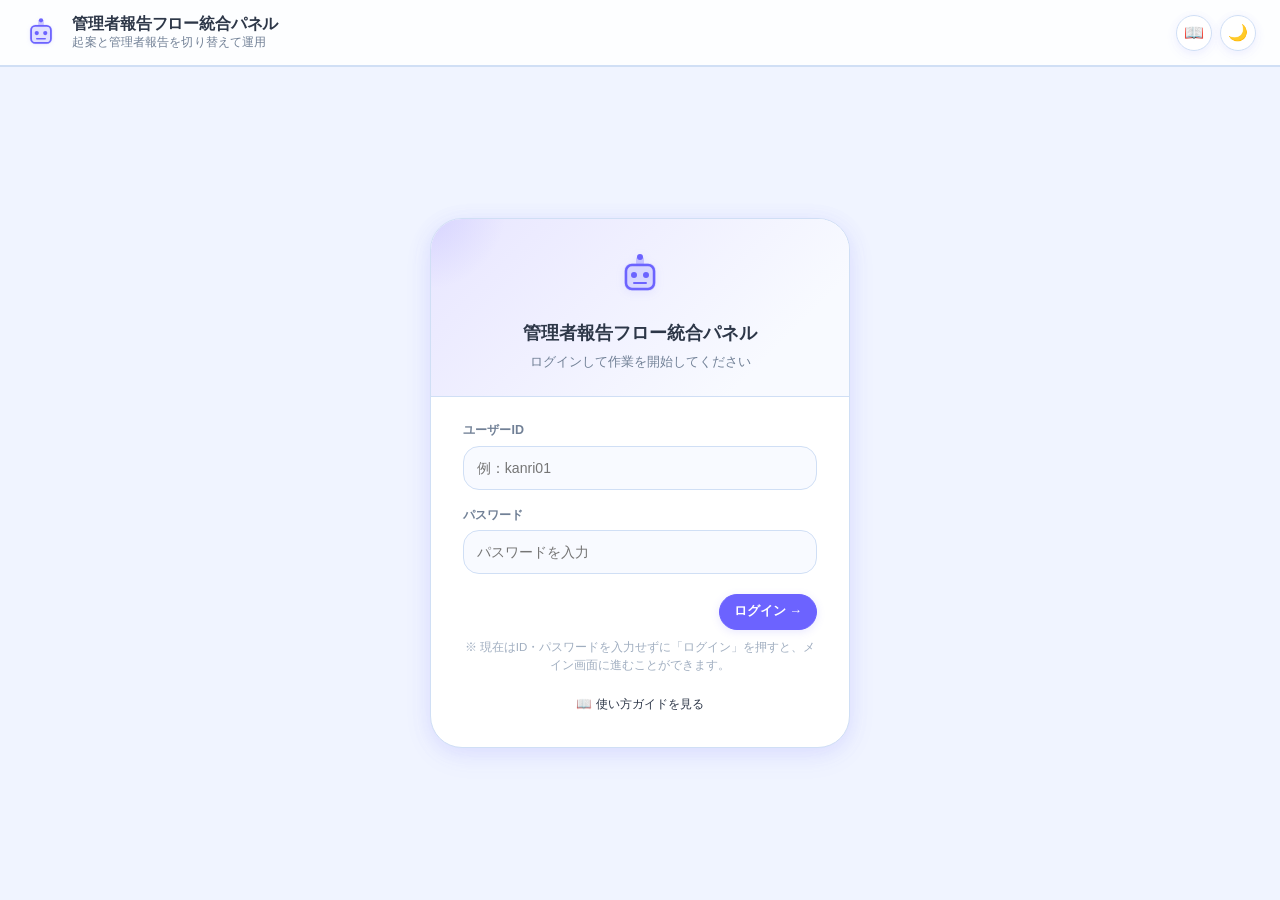
==== index.html @ 6f8a71a3 "Initial commit: kanri-flow-web-app" ====
<!DOCTYPE html>
<html lang="ja" data-theme="light">
<head>
<meta charset="UTF-8" />
<meta name="viewport" content="width=device-width, initial-scale=1.0" />
<title>管理者報告フロー統合パネル - ログイン</title>
<link href="https://api.fontshare.com/v2/css?f[]=satoshi@400,500,700&display=swap" rel="stylesheet">
<style>
:root,[data-theme="light"]{
--bg:#f0f4ff;--surface:#ffffff;--surface-2:#f8faff;--surface-3:#e8f0fe;--border:#d0dff5;
--text:#2d3748;--muted:#718096;--faint:#a0aec0;--inv:#ffffff;
--primary:#6c63ff;--primary-2:#5a52d5;--primary-light:#e8e6ff;--primary-glow:rgba(108,99,255,.15);
--success:#48bb78;--success-soft:#c6f6d5;--success-glow:rgba(72,187,120,.1);
--warn:#ed8936;--warn-soft:#fefcbf;
--error:#fc8181;--error-soft:#fed7d7;
--blue:#4299e1;--blue-soft:#bee3f8;
--robot-accent:#ff6b9d;--robot-accent-light:#fff0f6;
--shadow-sm:0 2px 8px rgba(108,99,255,.08),0 4px 16px rgba(108,99,255,.04);--shadow-md:0 4px 20px rgba(108,99,255,.12),0 8px 32px rgba(108,99,255,.06);--shadow-lg:0 8px 40px rgba(108,99,255,.16);
--r-sm:.75rem;--r-md:1rem;--r-lg:1.25rem;--r-xl:1.5rem;--r-2xl:2rem;--pill:9999px;
--font:'Satoshi','Hiragino Sans','Yu Gothic',-apple-system,sans-serif;
}
[data-theme="dark"]{
--bg:#1a1f36;--surface:#252b42;--surface-2:#2d3555;--surface-3:#364063;--border:#4a5578;
--text:#e2e8f0;--muted:#a0aec0;--faint:#718096;--inv:#1a1f36;
--primary:#9f7aea;--primary-2:#b794f4;--primary-light:#2d2555;--primary-glow:rgba(159,122,234,.2);
--success:#68d391;--success-soft:#1c3a2a;--success-glow:rgba(104,211,145,.15);
--warn:#f6ad55;--warn-soft:#4a3728;
--error:#fc8181;--error-soft:#4a2828;
--blue:#63b3ed;--blue-soft:#253341;
--robot-accent:#ff6b9d;--robot-accent-light:#3d2535;
--shadow-sm:0 2px 8px rgba(0,0,0,.3),0 4px 16px rgba(0,0,0,.2);--shadow-md:0 4px 20px rgba(0,0,0,.35),0 8px 32px rgba(0,0,0,.25);--shadow-lg:0 8px 40px rgba(0,0,0,.4);
}
*{box-sizing:border-box;margin:0;padding:0}
body{font-family:var(--font);background:var(--bg);color:var(--text);line-height:1.6;min-height:100vh;display:flex;flex-direction:column;-webkit-font-smoothing:antialiased;-moz-osx-font-smoothing:grayscale}
button,input{font:inherit}
button{cursor:pointer;border:none;background:none;color:inherit}
::selection{background:var(--primary);color:var(--inv)}

.topbar{position:sticky;top:0;z-index:20;display:flex;justify-content:space-between;align-items:center;gap:1rem;padding:.85rem 1.5rem;background:color-mix(in srgb,var(--surface) 85%,transparent);backdrop-filter:blur(16px) saturate(1.4);border-bottom:1px solid var(--border);box-shadow:0 1px 0 var(--border)}
.brand{display:flex;gap:.9rem;align-items:center}
.brand svg{width:34px;height:34px;color:var(--primary);filter:drop-shadow(0 1px 2px var(--primary-glow))}
.brand h1{font-size:1rem;line-height:1.2;font-weight:700;letter-spacing:-.01em}
.brand p{font-size:.74rem;color:var(--muted);letter-spacing:.01em}
.actions{display:flex;gap:.5rem;align-items:center}
.icon-btn{width:36px;height:36px;display:grid;place-items:center;background:var(--surface);border:1px solid var(--border);box-shadow:var(--shadow-sm);border-radius:var(--pill);transition:all .2s cubic-bezier(.4,0,.2,1)}
.icon-btn:hover{background:var(--surface-3);border-color:var(--faint);transform:translateY(-1px);box-shadow:var(--shadow-md)}

.login-wrap{display:flex;align-items:center;justify-content:center;flex:1;padding:1.5rem}
.login-card{background:var(--surface);border:1px solid var(--border);border-radius:var(--r-2xl);box-shadow:var(--shadow-md);max-width:420px;width:100%;overflow:hidden;animation:slideUp .4s cubic-bezier(.22,1,.36,1)}
.login-hd{padding:2rem 2rem 1.5rem;text-align:center;background:linear-gradient(135deg,var(--primary-light),var(--surface-2) 80%);border-bottom:1px solid var(--border);position:relative;overflow:hidden}
.login-hd::before{content:'';position:absolute;top:-50%;left:-20%;width:160px;height:160px;background:radial-gradient(circle,var(--primary-glow),transparent 70%);pointer-events:none}
.login-hd svg{width:48px;height:48px;color:var(--primary);filter:drop-shadow(0 2px 4px var(--primary-glow));margin-bottom:.8rem}
.login-hd h3{font-size:1.1rem;font-weight:700;margin-bottom:.3rem}
.login-hd p{font-size:.82rem;color:var(--muted);line-height:1.5}
.login-bd{padding:1.5rem 2rem 2rem}
.login-field{margin-bottom:1rem}
.login-field label{display:block;font-size:.78rem;font-weight:600;color:var(--muted);margin-bottom:.3rem;letter-spacing:.01em}
.login-field .input{width:100%;height:44px}
.input{background:var(--surface-2);border:1px solid var(--border);color:var(--text);border-radius:var(--r-md);padding:.65rem .8rem;min-height:40px;transition:border-color .2s,box-shadow .2s;font-size:.88rem}
.input:focus{outline:none;border-color:var(--primary);box-shadow:0 0 0 3px var(--primary-glow)}
.primary-btn{border-radius:var(--pill);transition:all .2s cubic-bezier(.4,0,.2,1);min-height:36px;padding:0 .85rem;font-size:.8rem;font-weight:600;border:1px solid var(--primary);background:var(--primary);color:var(--inv);box-shadow:0 2px 8px var(--primary-glow);font-weight:700}
.primary-btn:hover{background:var(--primary-2);border-color:var(--primary-2);box-shadow:0 4px 16px var(--primary-glow);transform:translateY(-1px)}
.primary-btn:active{transform:translateY(0)}
.login-btn-row{display:flex;justify-content:flex-end;gap:.6rem;margin-top:1.2rem}
.login-hint{margin-top:.6rem;font-size:.72rem;color:var(--faint);text-align:center;line-height:1.5}
.login-error{margin-top:.6rem;padding:.5rem .7rem;border-radius:var(--r-md);background:var(--error-soft);color:var(--error);font-size:.78rem;text-align:center;display:none}

@keyframes slideUp{from{opacity:0;transform:translateY(30px) scale(.95)}to{opacity:1;transform:translateY(0) scale(1)}}
@keyframes float{0%,100%{transform:translateY(0)}50%{transform:translateY(-5px)}}
@keyframes pulse{0%,100%{transform:scale(1)}50%{transform:scale(1.05)}}
.login-hd svg{animation:float 3s ease-in-out infinite}
@media(max-width:560px){
.login-card{max-width:100%}
.login-hd{padding:1.5rem 1.2rem 1.2rem}
.login-bd{padding:1.2rem}
}
</style>
</head>
<body>
<header class="topbar">
<div class="brand">
<svg viewBox="0 0 48 48" fill="none" aria-hidden="true">
<rect x="8" y="12" width="32" height="28" rx="8" fill="currentColor" opacity=".15"/>
<rect x="10" y="14" width="28" height="24" rx="6" stroke="currentColor" stroke-width="2.5"/>
<circle cx="18" cy="24" r="3" fill="currentColor"/>
<circle cx="30" cy="24" r="3" fill="currentColor"/>
<path d="M18 32h12" stroke="currentColor" stroke-width="2" stroke-linecap="round"/>
<rect x="20" y="6" width="8" height="8" rx="2" fill="currentColor" opacity=".3"/>
<circle cx="24" cy="6" r="3" fill="currentColor"/>
</svg>
<div>
<h1>管理者報告フロー統合パネル</h1>
<p>起案と管理者報告を切り替えて運用</p>
</div>
</div>
<div class="actions">
<button class="icon-btn" id="guideBtn" aria-label="使い方ガイド" onclick="location.href='https://morikawa001.github.io/kanri_flow/guide.html'" title="使い方ガイド">📖</button>
<button class="icon-btn" id="themeBtn" aria-label="テーマ切替">🌙</button>
</div>
</header>

<div class="login-wrap">
<div class="login-card">
<div class="login-hd">
<svg viewBox="0 0 48 48" fill="none" aria-hidden="true">
<rect x="8" y="12" width="32" height="28" rx="8" fill="currentColor" opacity=".15"/>
<rect x="10" y="14" width="28" height="24" rx="6" stroke="currentColor" stroke-width="2.5"/>
<circle cx="18" cy="24" r="3" fill="currentColor"/>
<circle cx="30" cy="24" r="3" fill="currentColor"/>
<path d="M18 32h12" stroke="currentColor" stroke-width="2" stroke-linecap="round"/>
<rect x="20" y="6" width="8" height="8" rx="2" fill="currentColor" opacity=".3"/>
<circle cx="24" cy="6" r="3" fill="currentColor"/>
</svg>
<h3>管理者報告フロー統合パネル</h3>
<p>ログインして作業を開始してください</p>
</div>
<div class="login-bd">
<div class="login-field">
<label for="loginUserId">ユーザーID</label>
<input type="text" class="input" id="loginUserId" placeholder="例：kanri01">
</div>
<div class="login-field">
<label for="loginPassword">パスワード</label>
<input type="password" class="input" id="loginPassword" placeholder="パスワードを入力">
</div>
<div class="login-error" id="loginError"></div>
<div class="login-btn-row">
<button class="primary-btn" id="loginBtn">ログイン →</button>
</div>
<div class="login-hint">※ 現在はID・パスワードを入力せずに「ログイン」を押すと、メイン画面に進むことができます。</div>
<div style="margin-top:1rem;text-align:center">
<button class="ghost-btn" onclick="location.href='https://morikawa001.github.io/kanri_flow/guide.html'" style="font-size:.78rem">📖 使い方ガイドを見る</button>
</div>
</div>
</div>
</div>

<script>
document.getElementById('themeBtn').addEventListener('click',function(){
var root=document.documentElement;
var next=root.getAttribute('data-theme')==='dark'?'light':'dark';
root.setAttribute('data-theme',next);
this.textContent=next==='dark'?'☀️':'🌙';
});

document.getElementById('loginBtn').addEventListener('click',function(){
window.location.href='https://morikawa001.github.io/kanri_flow/procedure.html';
});
</script>
</body>
</html>
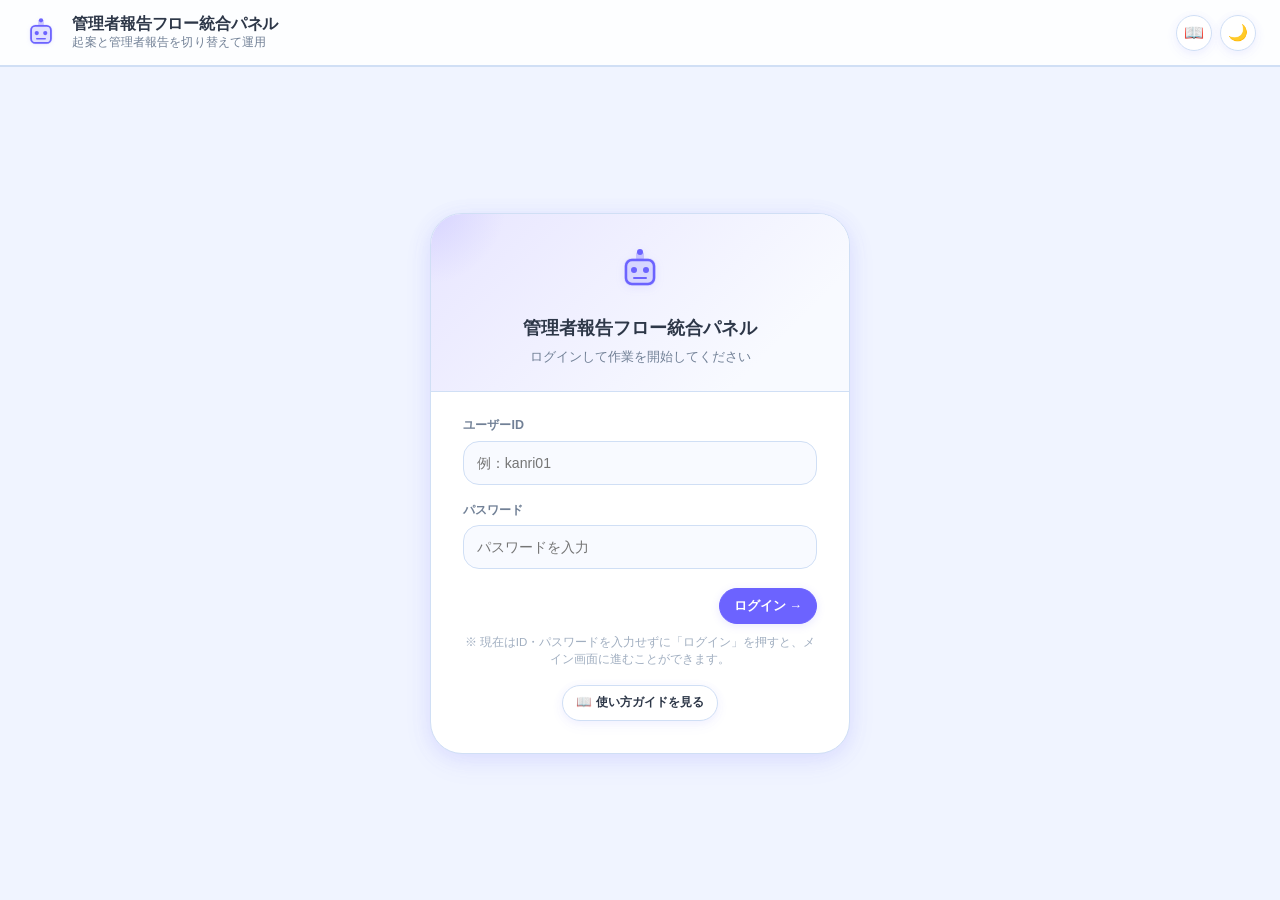
==== commit 70fd8cf0: "CSS/JS共通化とモジュール分割を実施 - common.css: 全ページのCSS変数を一元化 - common.js: テーマ切替機能を共通化しlocalStorage連携を追加 - state" ====
--- a/index.html
+++ b/index.html
@@ -5,46 +5,8 @@
 <meta name="viewport" content="width=device-width, initial-scale=1.0" />
 <title>管理者報告フロー統合パネル - ログイン</title>
 <link href="https://api.fontshare.com/v2/css?f[]=satoshi@400,500,700&display=swap" rel="stylesheet">
+<link rel="stylesheet" href="common.css">
 <style>
-:root,[data-theme="light"]{
---bg:#f0f4ff;--surface:#ffffff;--surface-2:#f8faff;--surface-3:#e8f0fe;--border:#d0dff5;
---text:#2d3748;--muted:#718096;--faint:#a0aec0;--inv:#ffffff;
---primary:#6c63ff;--primary-2:#5a52d5;--primary-light:#e8e6ff;--primary-glow:rgba(108,99,255,.15);
---success:#48bb78;--success-soft:#c6f6d5;--success-glow:rgba(72,187,120,.1);
---warn:#ed8936;--warn-soft:#fefcbf;
---error:#fc8181;--error-soft:#fed7d7;
---blue:#4299e1;--blue-soft:#bee3f8;
---robot-accent:#ff6b9d;--robot-accent-light:#fff0f6;
---shadow-sm:0 2px 8px rgba(108,99,255,.08),0 4px 16px rgba(108,99,255,.04);--shadow-md:0 4px 20px rgba(108,99,255,.12),0 8px 32px rgba(108,99,255,.06);--shadow-lg:0 8px 40px rgba(108,99,255,.16);
---r-sm:.75rem;--r-md:1rem;--r-lg:1.25rem;--r-xl:1.5rem;--r-2xl:2rem;--pill:9999px;
---font:'Satoshi','Hiragino Sans','Yu Gothic',-apple-system,sans-serif;
-}
-[data-theme="dark"]{
---bg:#1a1f36;--surface:#252b42;--surface-2:#2d3555;--surface-3:#364063;--border:#4a5578;
---text:#e2e8f0;--muted:#a0aec0;--faint:#718096;--inv:#1a1f36;
---primary:#9f7aea;--primary-2:#b794f4;--primary-light:#2d2555;--primary-glow:rgba(159,122,234,.2);
---success:#68d391;--success-soft:#1c3a2a;--success-glow:rgba(104,211,145,.15);
---warn:#f6ad55;--warn-soft:#4a3728;
---error:#fc8181;--error-soft:#4a2828;
---blue:#63b3ed;--blue-soft:#253341;
---robot-accent:#ff6b9d;--robot-accent-light:#3d2535;
---shadow-sm:0 2px 8px rgba(0,0,0,.3),0 4px 16px rgba(0,0,0,.2);--shadow-md:0 4px 20px rgba(0,0,0,.35),0 8px 32px rgba(0,0,0,.25);--shadow-lg:0 8px 40px rgba(0,0,0,.4);
-}
-*{box-sizing:border-box;margin:0;padding:0}
-body{font-family:var(--font);background:var(--bg);color:var(--text);line-height:1.6;min-height:100vh;display:flex;flex-direction:column;-webkit-font-smoothing:antialiased;-moz-osx-font-smoothing:grayscale}
-button,input{font:inherit}
-button{cursor:pointer;border:none;background:none;color:inherit}
-::selection{background:var(--primary);color:var(--inv)}
-
-.topbar{position:sticky;top:0;z-index:20;display:flex;justify-content:space-between;align-items:center;gap:1rem;padding:.85rem 1.5rem;background:color-mix(in srgb,var(--surface) 85%,transparent);backdrop-filter:blur(16px) saturate(1.4);border-bottom:1px solid var(--border);box-shadow:0 1px 0 var(--border)}
-.brand{display:flex;gap:.9rem;align-items:center}
-.brand svg{width:34px;height:34px;color:var(--primary);filter:drop-shadow(0 1px 2px var(--primary-glow))}
-.brand h1{font-size:1rem;line-height:1.2;font-weight:700;letter-spacing:-.01em}
-.brand p{font-size:.74rem;color:var(--muted);letter-spacing:.01em}
-.actions{display:flex;gap:.5rem;align-items:center}
-.icon-btn{width:36px;height:36px;display:grid;place-items:center;background:var(--surface);border:1px solid var(--border);box-shadow:var(--shadow-sm);border-radius:var(--pill);transition:all .2s cubic-bezier(.4,0,.2,1)}
-.icon-btn:hover{background:var(--surface-3);border-color:var(--faint);transform:translateY(-1px);box-shadow:var(--shadow-md)}
-
 .login-wrap{display:flex;align-items:center;justify-content:center;flex:1;padding:1.5rem}
 .login-card{background:var(--surface);border:1px solid var(--border);border-radius:var(--r-2xl);box-shadow:var(--shadow-md);max-width:420px;width:100%;overflow:hidden;animation:slideUp .4s cubic-bezier(.22,1,.36,1)}
 .login-hd{padding:2rem 2rem 1.5rem;text-align:center;background:linear-gradient(135deg,var(--primary-light),var(--surface-2) 80%);border-bottom:1px solid var(--border);position:relative;overflow:hidden}
@@ -56,18 +18,9 @@
 .login-field{margin-bottom:1rem}
 .login-field label{display:block;font-size:.78rem;font-weight:600;color:var(--muted);margin-bottom:.3rem;letter-spacing:.01em}
 .login-field .input{width:100%;height:44px}
-.input{background:var(--surface-2);border:1px solid var(--border);color:var(--text);border-radius:var(--r-md);padding:.65rem .8rem;min-height:40px;transition:border-color .2s,box-shadow .2s;font-size:.88rem}
-.input:focus{outline:none;border-color:var(--primary);box-shadow:0 0 0 3px var(--primary-glow)}
-.primary-btn{border-radius:var(--pill);transition:all .2s cubic-bezier(.4,0,.2,1);min-height:36px;padding:0 .85rem;font-size:.8rem;font-weight:600;border:1px solid var(--primary);background:var(--primary);color:var(--inv);box-shadow:0 2px 8px var(--primary-glow);font-weight:700}
-.primary-btn:hover{background:var(--primary-2);border-color:var(--primary-2);box-shadow:0 4px 16px var(--primary-glow);transform:translateY(-1px)}
-.primary-btn:active{transform:translateY(0)}
 .login-btn-row{display:flex;justify-content:flex-end;gap:.6rem;margin-top:1.2rem}
 .login-hint{margin-top:.6rem;font-size:.72rem;color:var(--faint);text-align:center;line-height:1.5}
 .login-error{margin-top:.6rem;padding:.5rem .7rem;border-radius:var(--r-md);background:var(--error-soft);color:var(--error);font-size:.78rem;text-align:center;display:none}
-
-@keyframes slideUp{from{opacity:0;transform:translateY(30px) scale(.95)}to{opacity:1;transform:translateY(0) scale(1)}}
-@keyframes float{0%,100%{transform:translateY(0)}50%{transform:translateY(-5px)}}
-@keyframes pulse{0%,100%{transform:scale(1)}50%{transform:scale(1.05)}}
 .login-hd svg{animation:float 3s ease-in-out infinite}
 @media(max-width:560px){
 .login-card{max-width:100%}
@@ -135,14 +88,8 @@
 </div>
 </div>
 
+<script src="common.js"></script>
 <script>
-document.getElementById('themeBtn').addEventListener('click',function(){
-var root=document.documentElement;
-var next=root.getAttribute('data-theme')==='dark'?'light':'dark';
-root.setAttribute('data-theme',next);
-this.textContent=next==='dark'?'☀️':'🌙';
-});
-
 document.getElementById('loginBtn').addEventListener('click',function(){
 window.location.href='https://morikawa001.github.io/kanri_flow/procedure.html';
 });
--- a/common.css
+++ b/common.css
@@ -0,0 +1,229 @@
+/* ============================================================
+   共通CSS - 管理者報告フロー統合パネル
+   全ページで使用するCSS変数と基本スタイル
+   ============================================================ */
+
+/* テーマ変数 */
+:root,[data-theme="light"]{
+--bg:#f0f4ff;--surface:#ffffff;--surface-2:#f8faff;--surface-3:#e8f0fe;--border:#d0dff5;
+--text:#2d3748;--muted:#718096;--faint:#a0aec0;--inv:#ffffff;
+--primary:#6c63ff;--primary-2:#5a52d5;--primary-light:#e8e6ff;--primary-glow:rgba(108,99,255,.15);
+--success:#48bb78;--success-soft:#c6f6d5;--success-glow:rgba(72,187,120,.1);
+--warn:#ed8936;--warn-soft:#fefcbf;
+--error:#fc8181;--error-soft:#fed7d7;
+--blue:#4299e1;--blue-soft:#bee3f8;
+--robot-accent:#ff6b9d;--robot-accent-light:#fff0f6;
+--shadow-sm:0 2px 8px rgba(108,99,255,.08),0 4px 16px rgba(108,99,255,.04);--shadow-md:0 4px 20px rgba(108,99,255,.12),0 8px 32px rgba(108,99,255,.06);--shadow-lg:0 8px 40px rgba(108,99,255,.16);
+--r-sm:.75rem;--r-md:1rem;--r-lg:1.25rem;--r-xl:1.5rem;--r-2xl:2rem;--pill:9999px;
+--font:'Satoshi','Hiragino Sans','Yu Gothic',-apple-system,sans-serif;
+--flow-guide:#eef2ff;
+}
+[data-theme="dark"]{
+--bg:#1a1f36;--surface:#252b42;--surface-2:#2d3555;--surface-3:#364063;--border:#4a5578;
+--text:#e2e8f0;--muted:#a0aec0;--faint:#718096;--inv:#1a1f36;
+--primary:#9f7aea;--primary-2:#b794f4;--primary-light:#2d2555;--primary-glow:rgba(159,122,234,.2);
+--success:#68d391;--success-soft:#1c3a2a;--success-glow:rgba(104,211,145,.15);
+--warn:#f6ad55;--warn-soft:#4a3728;
+--error:#fc8181;--error-soft:#4a2828;
+--blue:#63b3ed;--blue-soft:#253341;
+--robot-accent:#ff6b9d;--robot-accent-light:#3d2535;
+--shadow-sm:0 2px 8px rgba(0,0,0,.3),0 4px 16px rgba(0,0,0,.2);--shadow-md:0 4px 20px rgba(0,0,0,.35),0 8px 32px rgba(0,0,0,.25);--shadow-lg:0 8px 40px rgba(0,0,0,.4);
+--flow-guide:#1e2547;
+}
+
+/* リセット・基本 */
+*{box-sizing:border-box;margin:0;padding:0}
+body{font-family:var(--font);background:var(--bg);color:var(--text);line-height:1.6;min-height:100vh;display:flex;flex-direction:column;-webkit-font-smoothing:antialiased;-moz-osx-font-smoothing:grayscale}
+button,input,select,textarea{font:inherit}
+button{cursor:pointer;border:none;background:none;color:inherit}
+::selection{background:var(--primary);color:var(--inv)}
+
+/* トップバー */
+.topbar{position:sticky;top:0;z-index:20;display:flex;justify-content:space-between;align-items:center;gap:1rem;padding:.85rem 1.5rem;background:color-mix(in srgb,var(--surface) 85%,transparent);backdrop-filter:blur(16px) saturate(1.4);border-bottom:1px solid var(--border);box-shadow:0 1px 0 var(--border)}
+.brand{display:flex;gap:.9rem;align-items:center}
+.brand svg{width:34px;height:34px;color:var(--primary);filter:drop-shadow(0 1px 2px var(--primary-glow))}
+.brand h1{font-size:1rem;line-height:1.2;font-weight:700;letter-spacing:-.01em}
+.brand p{font-size:.74rem;color:var(--muted);letter-spacing:.01em}
+.actions{display:flex;gap:.5rem;align-items:center}
+
+/* ボタン共通 */
+.icon-btn{width:36px;height:36px;display:grid;place-items:center;background:var(--surface);border:1px solid var(--border);box-shadow:var(--shadow-sm);border-radius:var(--pill);transition:all .2s cubic-bezier(.4,0,.2,1)}
+.icon-btn:hover{background:var(--surface-3);border-color:var(--faint);transform:translateY(-1px);box-shadow:var(--shadow-md)}
+.ghost-btn{min-height:36px;padding:0 .85rem;font-size:.8rem;font-weight:600;border:1px solid var(--border);background:var(--surface);box-shadow:var(--shadow-sm);border-radius:var(--pill);transition:all .2s cubic-bezier(.4,0,.2,1)}
+.ghost-btn:hover{background:var(--surface-3);border-color:var(--faint);transform:translateY(-1px);box-shadow:var(--shadow-md)}
+.primary-btn{border-radius:var(--pill);transition:all .2s cubic-bezier(.4,0,.2,1);min-height:36px;padding:0 .85rem;font-size:.8rem;font-weight:600;border:1px solid var(--primary);background:var(--primary);color:var(--inv);box-shadow:0 2px 8px var(--primary-glow)}
+.primary-btn:hover{background:var(--primary-2);border-color:var(--primary-2);box-shadow:0 4px 16px var(--primary-glow);transform:translateY(-1px)}
+.primary-btn:active{transform:translateY(0)}
+.chip-btn{border-radius:var(--pill);transition:all .2s cubic-bezier(.4,0,.2,1);min-height:36px;padding:0 .85rem;font-size:.8rem;font-weight:600;border:1px solid var(--border);background:var(--surface);box-shadow:var(--shadow-sm)}
+.chip-btn.active-mode{background:var(--primary);color:var(--inv);border-color:var(--primary);box-shadow:0 2px 8px var(--primary-glow)}
+.chip-btn:not(.active-mode):hover,.ghost-btn:hover,.icon-btn:hover{background:var(--surface-3);border-color:var(--faint);transform:translateY(-1px);box-shadow:var(--shadow-md)}
+.chip-btn:not(.active-mode):active,.ghost-btn:active,.icon-btn:active{transform:translateY(0)}
+
+/* 入力フォーム */
+.input,.select,.textarea{width:100%;background:var(--surface-2);border:1px solid var(--border);color:var(--text);border-radius:var(--r-md);padding:.65rem .8rem;min-height:40px;transition:border-color .2s,box-shadow .2s;font-size:.88rem}
+.input:focus,.select:focus,.textarea:focus{outline:none;border-color:var(--primary);box-shadow:0 0 0 3px var(--primary-glow)}
+.textarea{min-height:88px;resize:vertical}
+.field label{display:block;font-size:.75rem;font-weight:600;color:var(--muted);margin-bottom:.25rem;letter-spacing:.01em}
+.help{margin-top:.25rem;font-size:.72rem;color:var(--faint);line-height:1.4}
+.readonly{background:var(--primary-light);color:var(--primary);font-weight:600}
+
+/* カード */
+.card,.panel{background:var(--surface);border:1px solid var(--border);border-radius:var(--r-xl);box-shadow:var(--shadow-sm);transition:box-shadow .2s ease}
+.card:hover{box-shadow:var(--shadow-md)}
+.card-hd,.panel-hd{padding:.85rem 1.1rem;border-bottom:1px solid var(--border);display:flex;justify-content:space-between;align-items:center;gap:.6rem}
+.card-hd h3,.panel-hd h3{font-size:.85rem;font-weight:600;letter-spacing:-.01em}
+.card-bd,.panel-bd{padding:.9rem 1.1rem 1rem}
+
+/* ヘッダー */
+.headline{padding:1rem 1.5rem .35rem;position:relative}
+.headline::after{content:'';position:absolute;bottom:0;left:1.5rem;right:1.5rem;height:1px;background:linear-gradient(90deg,var(--border),transparent)}
+.headline h2{font-size:1.2rem;line-height:1.25;margin-bottom:.2rem;letter-spacing:-.02em;font-weight:700}
+.headline p{color:var(--muted);font-size:.82rem;max-width:80ch;line-height:1.5}
+
+/* フローガイド */
+.flow-guide{display:flex;gap:0;align-items:center;padding:.6rem 1.5rem;background:var(--flow-guide);border-bottom:1px solid var(--border);font-size:.72rem;color:var(--muted);overflow-x:auto;white-space:nowrap}
+.flow-guide .flow-step{display:inline-flex;align-items:center;gap:.3rem;padding:.25rem .6rem;border-radius:var(--pill);transition:all .2s ease}
+.flow-guide .flow-step.current{background:var(--primary-light);color:var(--primary);font-weight:700}
+.flow-guide .flow-step.done{color:var(--success);font-weight:600}
+.flow-guide .flow-arrow{margin:0 .15rem;color:var(--faint);font-size:.65rem;flex:0 0 auto}
+
+/* メインエリア */
+.main{display:grid;grid-template-columns:1.3fr 1fr;gap:1.5rem;padding:0 1.5rem 1.5rem;align-items:start}
+
+/* ヒーローボックス */
+.hero-box{padding:1rem 1.1rem .9rem;background:linear-gradient(135deg,var(--primary-light),var(--surface-2) 80%);border-bottom:1px solid var(--border);display:flex;gap:.9rem;align-items:flex-start;border-radius:var(--r-xl) var(--r-xl) 0 0;position:relative;overflow:hidden}
+.hero-box::before{content:'';position:absolute;top:-50%;right:-20%;width:200px;height:200px;background:radial-gradient(circle,var(--primary-glow),transparent 70%);pointer-events:none}
+.hero-num{width:2.2rem;height:2.2rem;border-radius:50%;background:var(--primary);color:var(--inv);display:grid;place-items:center;font-weight:700;flex:0 0 auto;font-size:.9rem;box-shadow:0 2px 8px var(--primary-glow);position:relative;z-index:1}
+.hero-box h3{font-size:1.05rem;line-height:1.2;margin-bottom:.2rem;font-weight:600}
+.hero-box p{font-size:.8rem;color:var(--muted);line-height:1.5}
+.hero-tags{display:flex;gap:.35rem;flex-wrap:wrap;margin-top:.5rem;position:relative;z-index:1}
+
+/* タグ */
+.tag{display:inline-flex;align-items:center;gap:.3rem;height:24px;padding:0 .55rem;border-radius:var(--pill);font-size:.67rem;font-weight:600}
+.tag.primary{background:var(--primary-light);color:var(--primary)}
+.tag.success{background:var(--success-soft);color:var(--success)}
+.tag.warn{background:var(--warn-soft);color:var(--warn)}
+.tag.blue{background:var(--blue-soft);color:var(--blue)}
+
+/* チェックリスト */
+.checklist{display:grid;gap:.5rem}
+.checkitem{display:flex;gap:.7rem;align-items:flex-start;padding:.65rem .8rem;border:1px solid var(--border);background:var(--surface-2);border-radius:var(--r-lg);transition:all .2s ease}
+.checkitem:hover{border-color:var(--faint)}
+.checkitem.checked{background:var(--success-soft);border-color:var(--success)}
+.checkitem input{width:1.05rem;height:1.05rem;accent-color:var(--primary);margin-top:.15rem;flex:0 0 auto;cursor:pointer}
+.checkitem strong{display:block;font-size:.82rem;margin-bottom:.06rem;font-weight:600;line-height:1.3}
+.checkitem span{font-size:.73rem;color:var(--muted);line-height:1.4}
+
+/* グリッド */
+.grid-2{display:grid;grid-template-columns:1fr 1fr;gap:.75rem}
+.grid-3{display:grid;grid-template-columns:1fr 1fr 1fr;gap:.75rem}
+.grid-4{display:grid;grid-template-columns:1fr 1fr 1fr 1fr;gap:.75rem}
+
+/* テンプレートブロック */
+.template-block{display:grid;gap:.7rem}
+.template-card{padding:.85rem .95rem;border-radius:var(--r-lg);background:var(--surface-2);border:1px solid var(--border);transition:all .2s ease}
+.template-card:hover{border-color:var(--faint)}
+.template-card h4{font-size:.82rem;margin-bottom:.35rem;font-weight:600}
+.mono{font-family:ui-monospace,'SF Mono',SFMono-Regular,Menlo,Consolas,monospace;font-size:.74rem;white-space:pre-wrap;word-break:break-word;line-height:1.5;color:var(--muted)}
+
+/* KPI */
+.kpi-row{display:grid;grid-template-columns:1fr 1fr 1fr;gap:.45rem}
+.kpi{padding:.6rem .65rem;background:var(--surface-2);border-radius:var(--r-md);border:1px solid var(--border);transition:all .2s ease;text-align:center}
+.kpi:hover{border-color:var(--faint);transform:translateY(-1px);box-shadow:var(--shadow-sm)}
+.kpi strong{display:block;font-size:1.05rem;line-height:1;margin-bottom:.1rem;font-weight:700;letter-spacing:-.02em}
+.kpi span{font-size:.65rem;color:var(--muted);font-weight:500}
+
+/* リスト */
+.map-list,.note-list,.file-list{display:grid;gap:.45rem}
+.map-item,.note,.file-row{padding:.65rem .7rem;border-radius:var(--r-md);background:var(--surface-2);border:1px solid transparent;font-size:.78rem;transition:all .2s ease}
+.map-item.active{background:var(--primary-light);color:var(--primary);border-color:var(--primary);font-weight:600;box-shadow:0 0 0 1px var(--primary)}
+.map-item.done{background:var(--success-soft);color:var(--success)}
+.map-item:not(.active):not(.done):hover{background:var(--surface-3)}
+.file-row strong{display:block;font-size:.78rem;margin-bottom:.1rem;font-weight:600}
+.file-row span{font-size:.7rem;color:var(--muted)}
+.note.warn{background:var(--warn-soft);color:var(--warn)}
+.note.info{border:1px solid var(--border);background:var(--surface-2)}
+
+/* バッジ */
+.badge{display:inline-flex;align-items:center;height:22px;padding:0 .5rem;border-radius:var(--pill);font-size:.68rem;font-weight:600;background:var(--surface-3);color:var(--muted);white-space:nowrap}
+.small{font-size:.74rem;color:var(--muted)}
+code{background:var(--surface-3);padding:.1em .35em;border-radius:var(--r-sm);font-size:.82em;font-family:ui-monospace,'SF Mono',Menlo,Consolas,monospace}
+kbd{display:inline-block;padding:.15em .45em;font-size:.78em;font-family:ui-monospace,'SF Mono',Menlo,Consolas,monospace;background:var(--surface-3);border:1px solid var(--border);border-radius:var(--r-sm);box-shadow:0 1px 0 var(--border)}
+
+/* ピックアップ行 */
+.row-pick{display:flex;gap:.7rem;align-items:flex-start;padding:.7rem .75rem;border:1px solid var(--border);background:var(--surface-2);border-radius:var(--r-lg);transition:all .2s ease;cursor:pointer}
+.row-pick:hover{border-color:var(--faint);background:var(--surface-3)}
+.row-pick.selected{background:var(--primary-light);border-color:var(--primary);box-shadow:0 0 0 1px var(--primary)}
+.row-pick input[type="checkbox"]{width:1.05rem;height:1.05rem;accent-color:var(--primary);margin-top:.18rem;flex:0 0 auto;cursor:pointer}
+.row-pick-main{flex:1 1 auto;min-width:0}
+.row-pick-main strong{display:block;font-size:.8rem;margin-bottom:.1rem;font-weight:600}
+.row-pick-main span{display:block;font-size:.72rem;color:var(--muted);line-height:1.4}
+
+/* 成功バナー */
+.success-banner{padding:2.5rem 1.5rem;text-align:center;background:linear-gradient(135deg,var(--success-soft),var(--surface-2));border:1px solid var(--success);border-radius:var(--r-2xl);box-shadow:0 4px 20px var(--success-glow)}
+.success-banner h3{font-size:1.5rem;color:var(--success);margin:.5rem 0;font-weight:700}
+
+/* CTA行 */
+.cta-row{display:flex;justify-content:space-between;align-items:center;gap:1rem;padding:.85rem 1.1rem;background:var(--surface-3);border-top:1px solid var(--border);border-radius:0 0 var(--r-xl) var(--r-xl)}
+.cta-row .hint{font-size:.74rem;color:var(--muted)}
+
+/* アニメーション */
+@keyframes slideUp{from{opacity:0;transform:translateY(30px) scale(.95)}to{opacity:1;transform:translateY(0) scale(1)}}
+@keyframes float{0%,100%{transform:translateY(0)}50%{transform:translateY(-5px)}}
+@keyframes pulse{0%,100%{transform:scale(1)}50%{transform:scale(1.05)}}
+@keyframes fadeIn{from{opacity:0}to{opacity:1}}
+.brand svg{animation:float 3s ease-in-out infinite}
+
+/* モードグループ */
+.mode-group{display:flex;gap:0;border-radius:var(--pill);border:1px solid var(--border);overflow:hidden;box-shadow:var(--shadow-sm)}
+.mode-group .chip-btn{border:none;border-radius:0;min-height:36px;padding:.45rem 1.1rem;font-size:.82rem;position:relative}
+.mode-group .chip-btn.active-mode{background:var(--primary);color:var(--inv);font-weight:700}
+.mode-group .chip-btn:not(.active-mode){background:var(--surface);color:var(--muted)}
+.mode-group .chip-btn:not(.active-mode):hover{background:var(--surface-3);color:var(--text)}
+.mode-group .chip-btn+.chip-btn{border-left:1px solid var(--border)}
+
+/* AI結果エリア */
+.ai-result-card{background:var(--surface);border:1px solid var(--border);border-radius:var(--r-lg);padding:1.2rem;margin-top:.8rem;animation:slideUp .3s ease}
+.ai-result-header{display:flex;align-items:center;gap:.8rem;margin-bottom:.8rem}
+.ai-badge{background:var(--primary);color:var(--inv);padding:.3rem .8rem;border-radius:var(--pill);font-size:.82rem;font-weight:700}
+.ai-confidence{font-size:.78rem;color:var(--muted)}
+.ai-result-reason{font-size:.85rem;color:var(--text);line-height:1.5;margin-bottom:.8rem;padding-bottom:.8rem;border-bottom:1px solid var(--border)}
+.ai-result-details{display:grid;grid-template-columns:repeat(auto-fit,minmax(200px,1fr));gap:.5rem;margin-bottom:1rem}
+.ai-detail{font-size:.82rem;padding:.4rem .6rem;background:var(--surface-2);border-radius:var(--r-sm)}
+.ai-detail strong{color:var(--primary);margin-right:.3rem}
+.ai-result-actions{display:flex;justify-content:flex-end}
+.ai-action-btn{background:var(--primary);color:var(--inv);padding:.6rem 1.2rem;border-radius:var(--pill);font-size:.82rem;font-weight:700;border:none;cursor:pointer;transition:all .2s ease}
+.ai-action-btn:hover{background:var(--primary-2);transform:translateY(-1px)}
+.ai-loading{color:var(--primary);text-align:center;padding:1rem}
+.ai-error{color:var(--error);background:var(--error-soft);border:1px solid var(--error);padding:.6rem .9rem;border-radius:var(--r-md);font-size:.8rem}
+.ai-warn{color:var(--warn);background:var(--warn-soft);border:1px solid var(--warn);padding:.6rem .9rem;border-radius:var(--r-md);font-size:.8rem}
+
+/* レスポンシブ */
+@media(max-width:1280px){.main{grid-template-columns:1.1fr 1fr}}
+@media(max-width:920px){
+.main{grid-template-columns:1fr}
+.grid-2,.grid-3,.grid-4{grid-template-columns:1fr}
+.flow-guide{padding:.5rem .85rem;gap:.2rem;scroll-snap-type:x mandatory;-webkit-overflow-scrolling:touch}
+.flow-guide .flow-step{scroll-snap-align:start;font-size:.68rem;padding:.3rem .5rem}
+.flow-guide .flow-arrow{font-size:.55rem;margin:0 .08rem}
+}
+@media(max-width:768px){
+.grid-4{grid-template-columns:1fr 1fr}
+}
+@media(max-width:560px){
+.topbar,.headline,.main{padding-left:.85rem;padding-right:.85rem}
+.brand h1{font-size:.88rem}
+.mode-group .chip-btn{padding:.4rem .8rem;font-size:.76rem}
+.cta-row{flex-direction:column;gap:.7rem;padding:.8rem}
+.cta-row .hint{font-align:center}
+.icon-btn{width:44px;height:44px}
+.chip-btn,.ghost-btn,.primary-btn{min-height:44px}
+.checkitem{padding:.7rem .75rem}
+.row-pick{padding:.65rem .7rem}
+.template-card{padding:.75rem .8rem}
+.card-hd,.panel-hd{padding:.8rem 1rem}
+.card-bd,.panel-bd{padding:.8rem 1rem}
+.hero-box{padding:.85rem 1rem .8rem}
+.kpi-row{grid-template-columns:1fr}
+.grid-4{grid-template-columns:1fr 1fr}
+}
